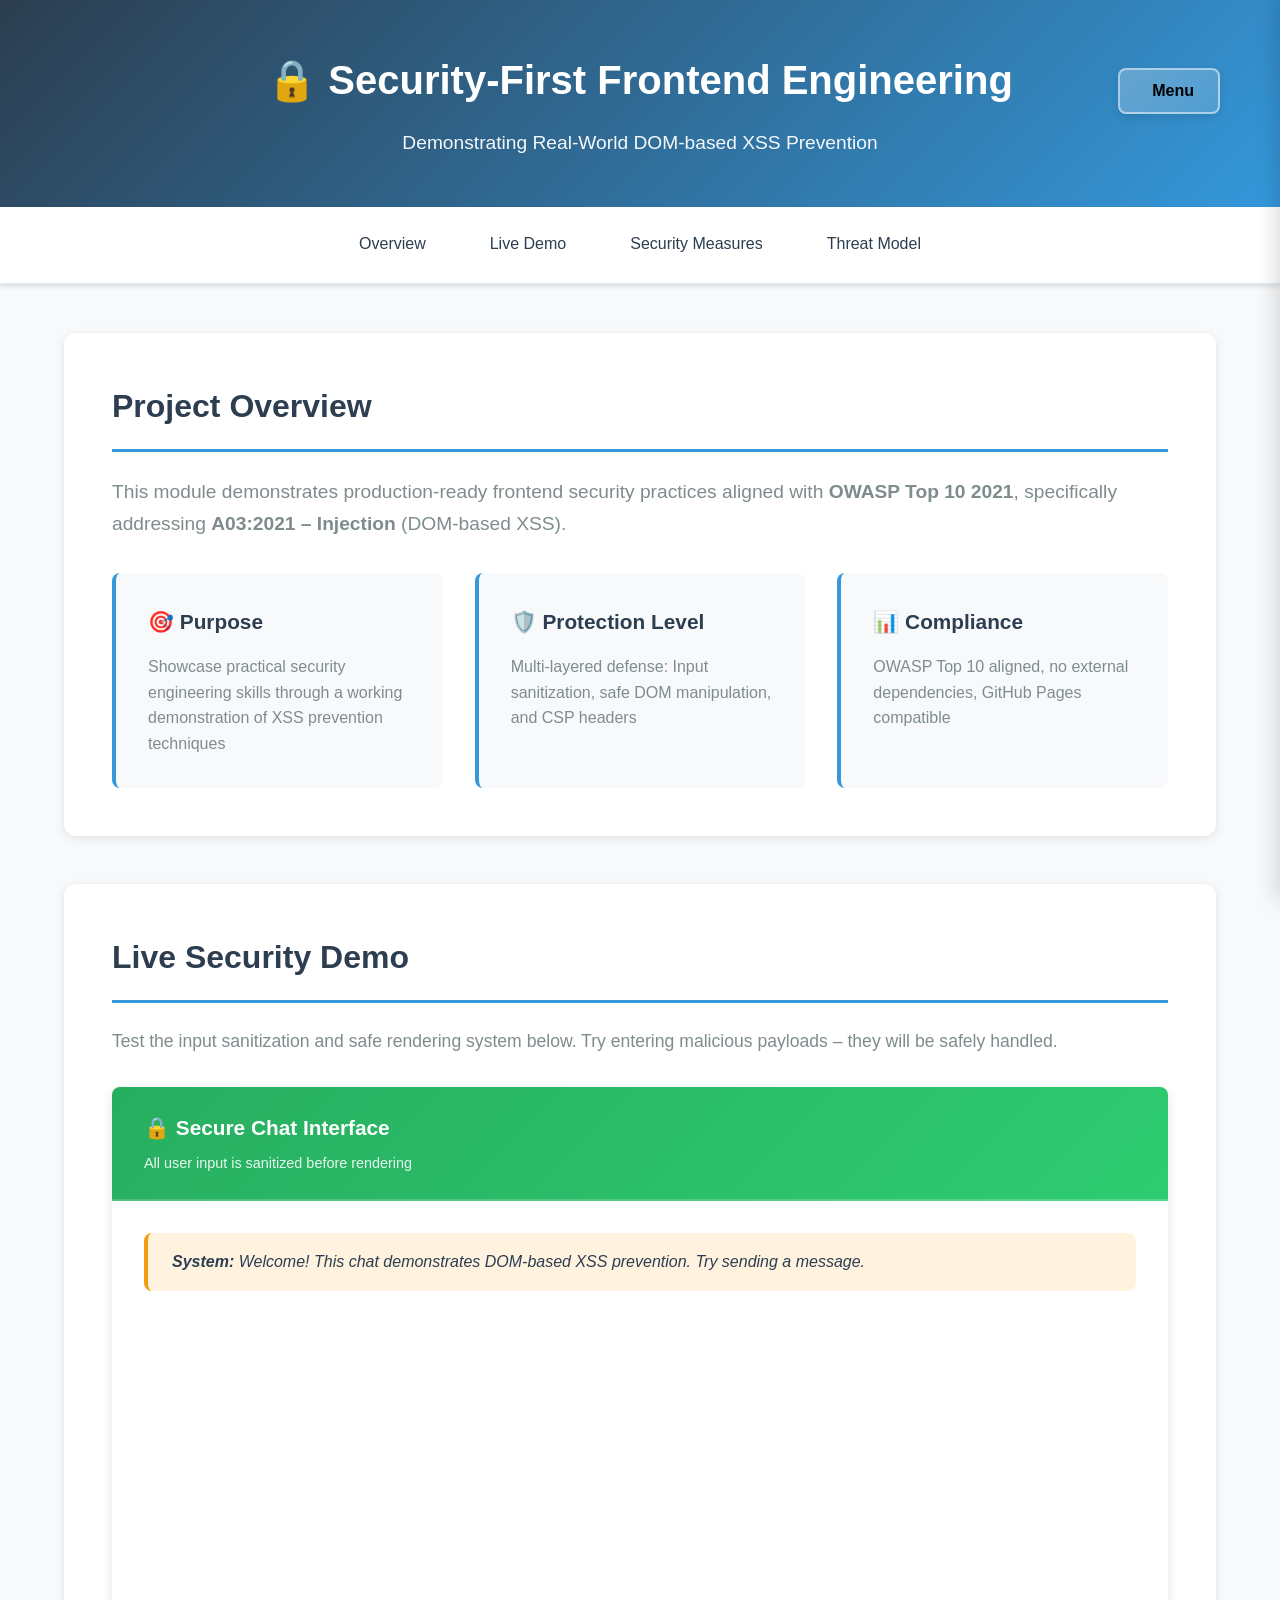
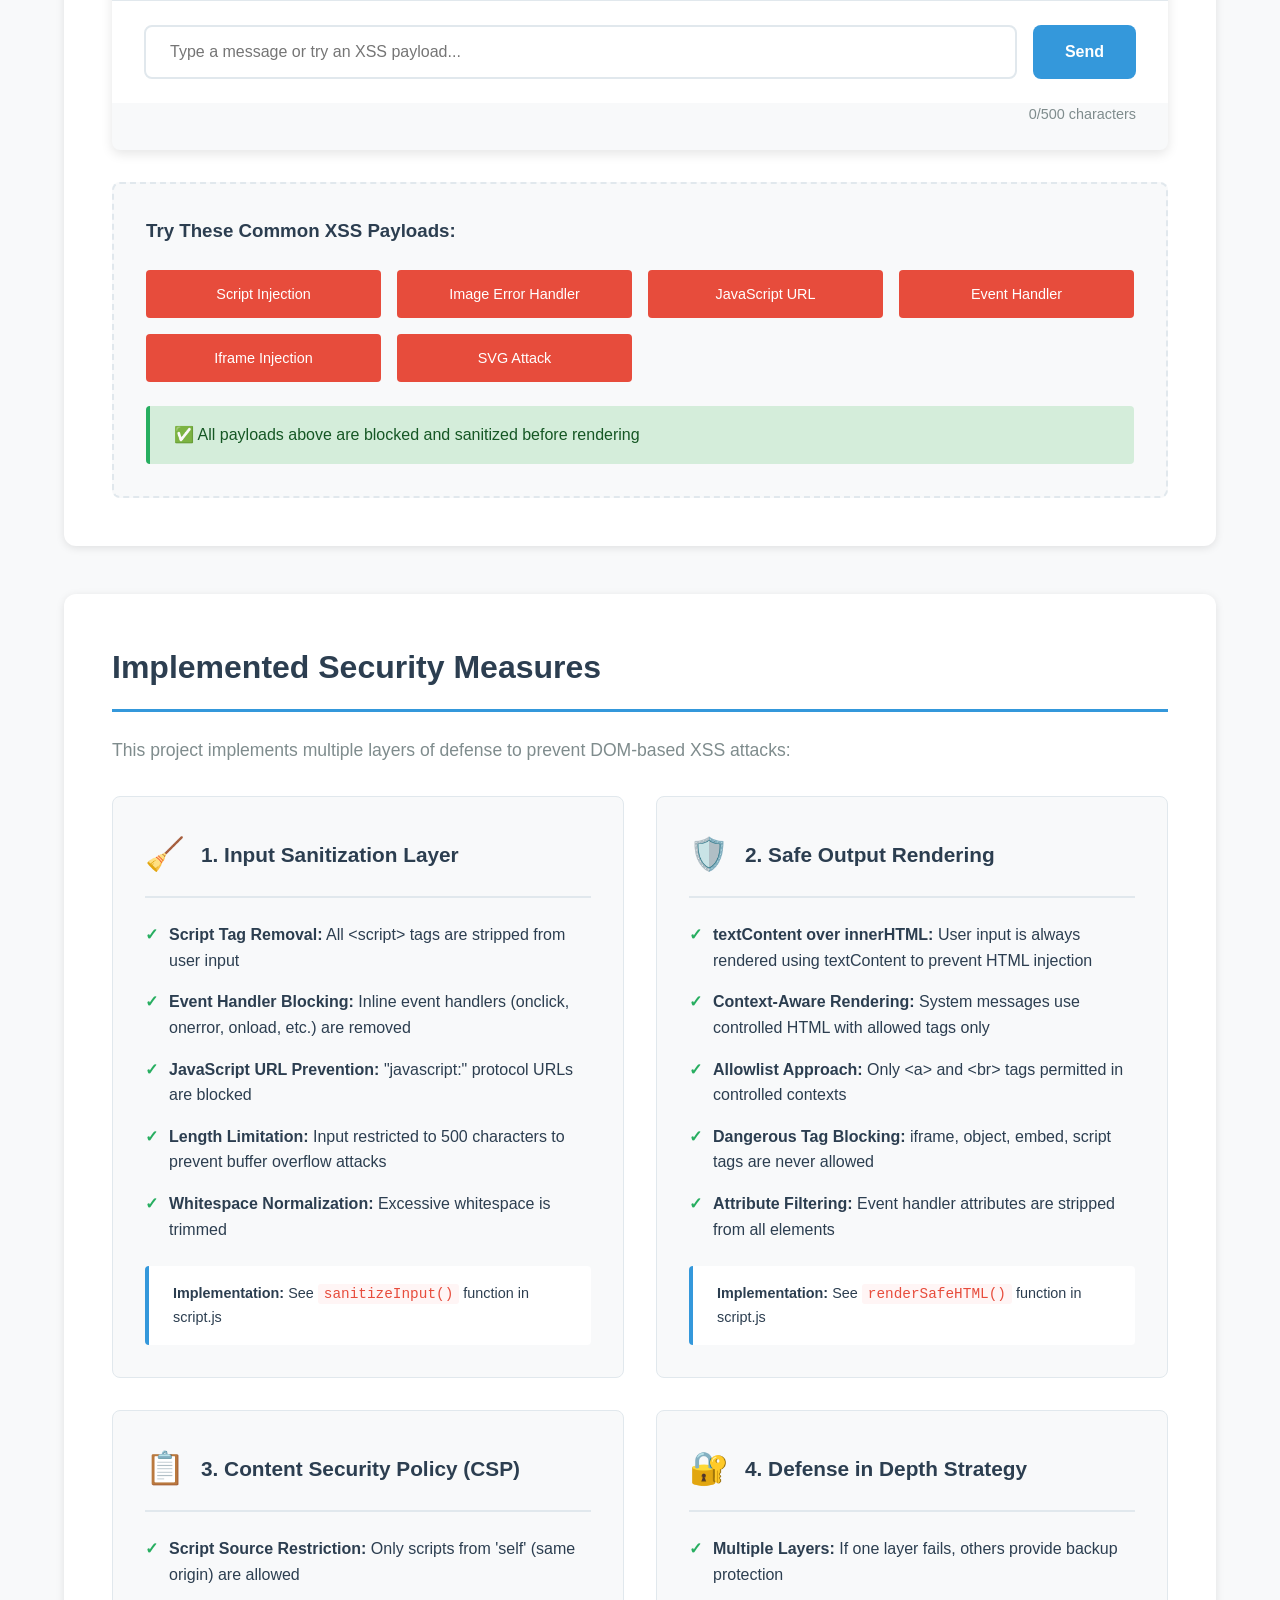
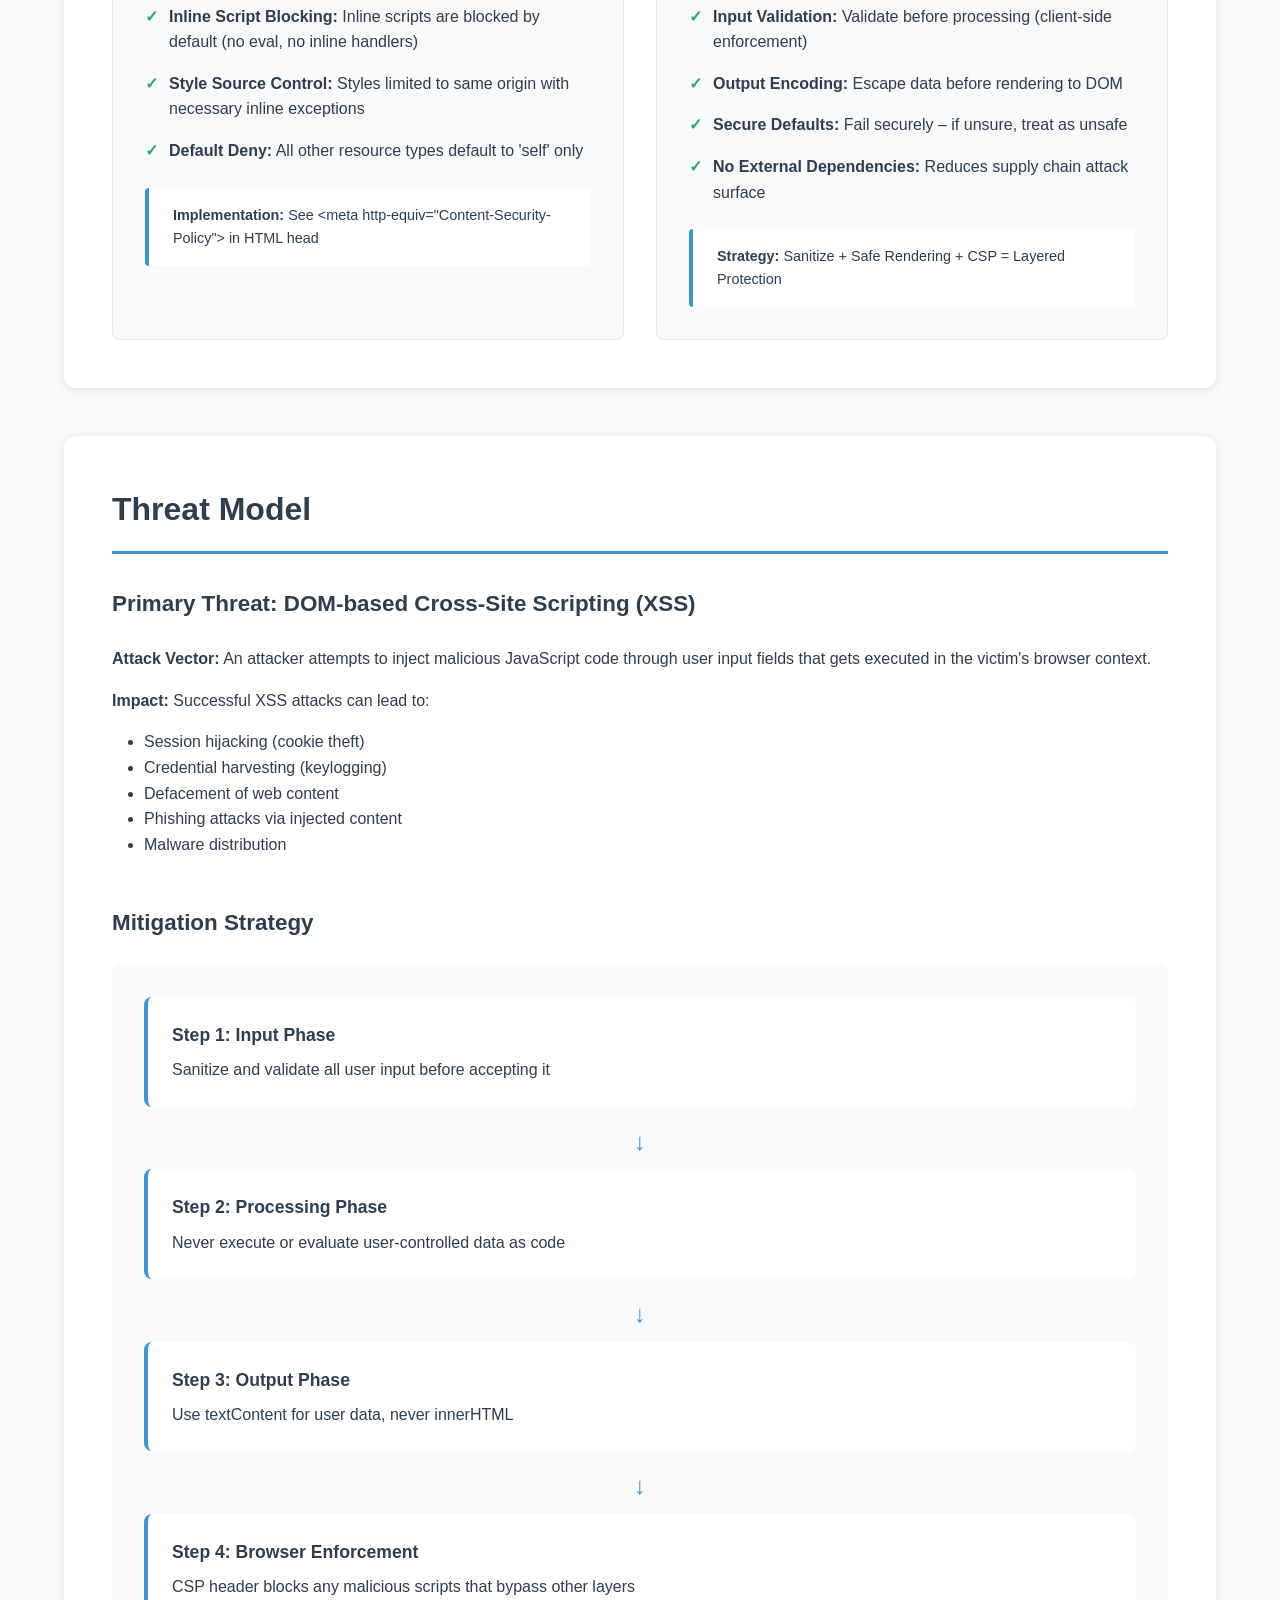
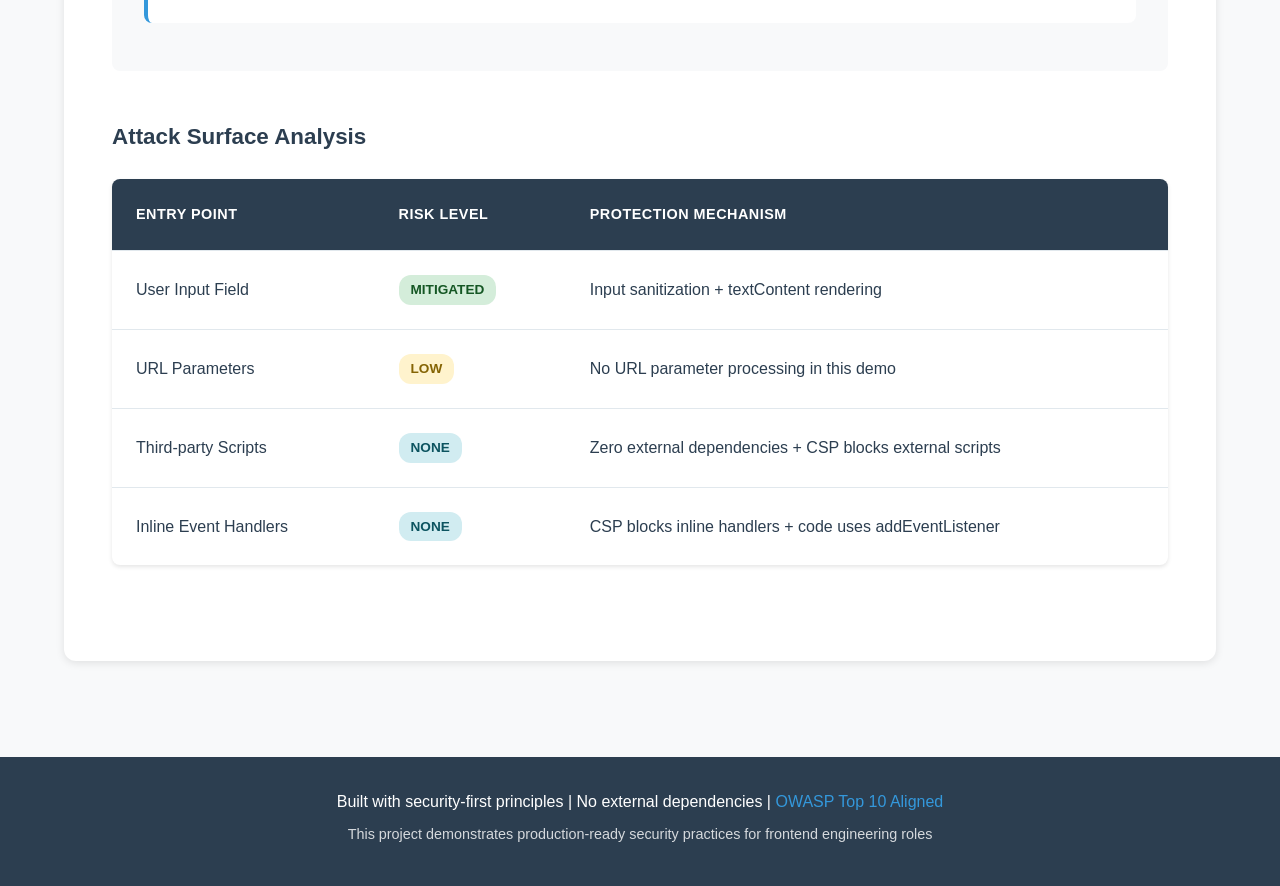
==== index.html @ 37f5c25b "Add files via upload" ====
<!DOCTYPE html>
<html lang="en">
<head>
    <meta charset="UTF-8">
    <meta name="viewport" content="width=device-width, initial-scale=1.0">
    <meta http-equiv="Content-Security-Policy" content="default-src 'self'; script-src 'self'; style-src 'self' 'unsafe-inline'; img-src 'self' data:;">
    <meta name="description" content="Security-First Frontend Engineering - DOM XSS Prevention Demo">
    <meta name="theme-color" content="#3498db">
    <meta name="apple-mobile-web-app-capable" content="yes">
    <meta name="apple-mobile-web-app-status-bar-style" content="default">
    <title>Security Practices Showcase | Frontend Engineering Portfolio</title>
    <link rel="stylesheet" href="style.css">
</head>
<body>
    <!-- HEADER SECTION -->
    <header class="main-header">
        <div class="container">
            <h1>🔒 Security-First Frontend Engineering</h1>
            <p class="subtitle">Demonstrating Real-World DOM-based XSS Prevention</p>
            <button id="menuBtn" class="menu-btn" aria-label="Open Menu">
                Menu
            </button>
        </div>
    </header>

    <!-- MENU PANEL -->
    <div id="menuPanel" class="menu-panel">
        <div class="menu-header">
            <h2>Menu</h2>
            <button id="closeMenuBtn" class="close-menu-btn" aria-label="Close Menu">&times;</button>
        </div>
        
        <!-- General Section -->
        <div class="menu-section">
            <h3>General</h3>
            <div class="menu-content">
                <div class="font-size-control">
                    <label for="fontSizeRange">Font Size:</label>
                    <div class="font-control-group">
                        <button id="fontDecrease" class="font-btn">A-</button>
                        <input type="range" id="fontSizeRange" min="12" max="24" value="16" step="1">
                        <button id="fontIncrease" class="font-btn">A+</button>
                    </div>
                    <span id="fontSizeValue" class="font-size-value">16px</span>
                </div>
            </div>
        </div>
        
        <!-- Portfolio Section -->
        <div class="menu-section">
            <h3>Portfolio</h3>
            <div class="menu-content">
                <a href="https://bitcodeashishcloud.github.io/Ashish-Gupta/" 
                   target="_blank" 
                   rel="noopener noreferrer" 
                   class="portfolio-link">
                    <div class="icon-wrapper">
                        <svg class="portfolio-icon" viewBox="0 0 24 24" fill="none" stroke="currentColor" stroke-width="2" stroke-linecap="round" stroke-linejoin="round">
                            <circle cx="12" cy="12" r="10"></circle>
                            <path d="M12 8v4"></path>
                            <path d="M12 16h.01"></path>
                            <path d="M8 12a4 4 0 0 1 4-4"></path>
                            <path d="M16 12a4 4 0 0 1-4 4"></path>
                        </svg>
                    </div>
                    <div class="link-content">
                        <span class="link-title">Ashish Gupta Portfolio</span>
                        <span class="link-description">Personal Projects & Work</span>
                    </div>
                    <svg class="external-icon" viewBox="0 0 24 24" fill="none" stroke="currentColor" stroke-width="2" stroke-linecap="round" stroke-linejoin="round">
                        <path d="M18 13v6a2 2 0 0 1-2 2H5a2 2 0 0 1-2-2V8a2 2 0 0 1 2-2h6"></path>
                        <polyline points="15 3 21 3 21 9"></polyline>
                        <line x1="10" y1="14" x2="21" y2="3"></line>
                    </svg>
                </a>
                <a href="https://github.com/bitcodeAShishcloud/Poppit-Ai" 
                   target="_blank" 
                   rel="noopener noreferrer" 
                   class="portfolio-link">
                    <div class="icon-wrapper">
                        <svg class="portfolio-icon" viewBox="0 0 24 24" fill="none" stroke="currentColor" stroke-width="2" stroke-linecap="round" stroke-linejoin="round">
                            <rect x="3" y="11" width="18" height="10" rx="2"></rect>
                            <circle cx="12" cy="5" r="2"></circle>
                            <path d="M12 7v4"></path>
                            <line x1="8" y1="16" x2="8" y2="16"></line>
                            <line x1="16" y1="16" x2="16" y2="16"></line>
                            <line x1="9" y1="20" x2="9" y2="20"></line>
                            <line x1="15" y1="20" x2="15" y2="20"></line>
                        </svg>
                    </div>
                    <div class="link-content">
                        <span class="link-title">Ai Model fine-Tune</span>
                        <span class="link-description">Machine Learning Project</span>
                    </div>
                    <svg class="external-icon" viewBox="0 0 24 24" fill="none" stroke="currentColor" stroke-width="2" stroke-linecap="round" stroke-linejoin="round">
                        <path d="M18 13v6a2 2 0 0 1-2 2H5a2 2 0 0 1-2-2V8a2 2 0 0 1 2-2h6"></path>
                        <polyline points="15 3 21 3 21 9"></polyline>
                        <line x1="10" y1="14" x2="21" y2="3"></line>
                    </svg>
                </a>
            </div>
        </div>
    </div>
    
    <!-- Menu Overlay -->
    <div id="menuOverlay" class="menu-overlay"></div>

    <!-- NAVIGATION -->
    <nav class="main-nav">
        <div class="container">
            <ul>
                <li><a href="#overview">Overview</a></li>
                <li><a href="#demo">Live Demo</a></li>
                <li><a href="#security">Security Measures</a></li>
                <li><a href="#threat-model">Threat Model</a></li>
            </ul>
        </div>
    </nav>

    <!-- MAIN CONTENT -->
    <main class="main-content">
        <div class="container">
            
            <!-- OVERVIEW SECTION -->
            <section id="overview" class="section overview-section">
                <h2>Project Overview</h2>
                <p class="lead">
                    This module demonstrates production-ready frontend security practices aligned with 
                    <strong>OWASP Top 10 2021</strong>, specifically addressing <strong>A03:2021 – Injection</strong> 
                    (DOM-based XSS).
                </p>
                <div class="info-grid">
                    <div class="info-card">
                        <h3>🎯 Purpose</h3>
                        <p>Showcase practical security engineering skills through a working demonstration of XSS prevention techniques</p>
                    </div>
                    <div class="info-card">
                        <h3>🛡️ Protection Level</h3>
                        <p>Multi-layered defense: Input sanitization, safe DOM manipulation, and CSP headers</p>
                    </div>
                    <div class="info-card">
                        <h3>📊 Compliance</h3>
                        <p>OWASP Top 10 aligned, no external dependencies, GitHub Pages compatible</p>
                    </div>
                </div>
            </section>

            <!-- INTERACTIVE DEMO SECTION -->
            <section id="demo" class="section demo-section">
                <h2>Live Security Demo</h2>
                <p class="section-description">
                    Test the input sanitization and safe rendering system below. 
                    Try entering malicious payloads – they will be safely handled.
                </p>

                <!-- Chat Interface -->
                <div class="chat-container">
                    <div class="chat-header">
                        <h3>🔒 Secure Chat Interface</h3>
                        <p>All user input is sanitized before rendering</p>
                    </div>
                    
                    <div class="chat-messages" id="chatMessages">
                        <div class="message system-message">
                            <strong>System:</strong> Welcome! This chat demonstrates DOM-based XSS prevention. Try sending a message.
                        </div>
                    </div>

                    <div class="chat-input-container">
                        <input 
                            type="text" 
                            id="userInput" 
                            class="chat-input" 
                            placeholder="Type a message or try an XSS payload..."
                            maxlength="500"
                            autocomplete="off"
                        >
                        <button id="sendBtn" class="send-btn">Send</button>
                    </div>

                    <div class="input-stats">
                        <span id="charCount">0/500 characters</span>
                    </div>
                </div>

                <!-- Example Payloads -->
                <div class="payload-examples">
                    <h3>Try These Common XSS Payloads:</h3>
                    <div class="payload-grid">
                        <button class="payload-btn" data-payload='<script>alert("XSS")</script>'>
                            Script Injection
                        </button>
                        <button class="payload-btn" data-payload='<img src=x onerror=alert(1)>'>
                            Image Error Handler
                        </button>
                        <button class="payload-btn" data-payload='<a href="javascript:alert(1)">Click</a>'>
                            JavaScript URL
                        </button>
                        <button class="payload-btn" data-payload='<div onclick="alert(1)">Click</div>'>
                            Event Handler
                        </button>
                        <button class="payload-btn" data-payload='<iframe src="javascript:alert(1)"></iframe>'>
                            Iframe Injection
                        </button>
                        <button class="payload-btn" data-payload='"><svg/onload=alert(1)>'>
                            SVG Attack
                        </button>
                    </div>
                    <p class="payload-note">
                        ✅ All payloads above are blocked and sanitized before rendering
                    </p>
                </div>
            </section>

            <!-- SECURITY MEASURES SECTION -->
            <section id="security" class="section security-section">
                <h2>Implemented Security Measures</h2>
                <p class="section-description">
                    This project implements multiple layers of defense to prevent DOM-based XSS attacks:
                </p>

                <div class="security-measures-grid">
                    <!-- Measure 1: Input Sanitization -->
                    <div class="measure-card">
                        <div class="measure-header">
                            <span class="measure-icon">🧹</span>
                            <h3>1. Input Sanitization Layer</h3>
                        </div>
                        <ul class="measure-details">
                            <li><strong>Script Tag Removal:</strong> All &lt;script&gt; tags are stripped from user input</li>
                            <li><strong>Event Handler Blocking:</strong> Inline event handlers (onclick, onerror, onload, etc.) are removed</li>
                            <li><strong>JavaScript URL Prevention:</strong> "javascript:" protocol URLs are blocked</li>
                            <li><strong>Length Limitation:</strong> Input restricted to 500 characters to prevent buffer overflow attacks</li>
                            <li><strong>Whitespace Normalization:</strong> Excessive whitespace is trimmed</li>
                        </ul>
                        <div class="code-example">
                            <strong>Implementation:</strong> See <code>sanitizeInput()</code> function in script.js
                        </div>
                    </div>

                    <!-- Measure 2: Safe DOM Manipulation -->
                    <div class="measure-card">
                        <div class="measure-header">
                            <span class="measure-icon">🛡️</span>
                            <h3>2. Safe Output Rendering</h3>
                        </div>
                        <ul class="measure-details">
                            <li><strong>textContent over innerHTML:</strong> User input is always rendered using textContent to prevent HTML injection</li>
                            <li><strong>Context-Aware Rendering:</strong> System messages use controlled HTML with allowed tags only</li>
                            <li><strong>Allowlist Approach:</strong> Only &lt;a&gt; and &lt;br&gt; tags permitted in controlled contexts</li>
                            <li><strong>Dangerous Tag Blocking:</strong> iframe, object, embed, script tags are never allowed</li>
                            <li><strong>Attribute Filtering:</strong> Event handler attributes are stripped from all elements</li>
                        </ul>
                        <div class="code-example">
                            <strong>Implementation:</strong> See <code>renderSafeHTML()</code> function in script.js
                        </div>
                    </div>

                    <!-- Measure 3: Content Security Policy -->
                    <div class="measure-card">
                        <div class="measure-header">
                            <span class="measure-icon">📋</span>
                            <h3>3. Content Security Policy (CSP)</h3>
                        </div>
                        <ul class="measure-details">
                            <li><strong>Script Source Restriction:</strong> Only scripts from 'self' (same origin) are allowed</li>
                            <li><strong>Inline Script Blocking:</strong> Inline scripts are blocked by default (no eval, no inline handlers)</li>
                            <li><strong>Style Source Control:</strong> Styles limited to same origin with necessary inline exceptions</li>
                            <li><strong>Default Deny:</strong> All other resource types default to 'self' only</li>
                        </ul>
                        <div class="code-example">
                            <strong>Implementation:</strong> See &lt;meta http-equiv="Content-Security-Policy"&gt; in HTML head
                        </div>
                    </div>

                    <!-- Measure 4: Defense in Depth -->
                    <div class="measure-card">
                        <div class="measure-header">
                            <span class="measure-icon">🔐</span>
                            <h3>4. Defense in Depth Strategy</h3>
                        </div>
                        <ul class="measure-details">
                            <li><strong>Multiple Layers:</strong> If one layer fails, others provide backup protection</li>
                            <li><strong>Input Validation:</strong> Validate before processing (client-side enforcement)</li>
                            <li><strong>Output Encoding:</strong> Escape data before rendering to DOM</li>
                            <li><strong>Secure Defaults:</strong> Fail securely – if unsure, treat as unsafe</li>
                            <li><strong>No External Dependencies:</strong> Reduces supply chain attack surface</li>
                        </ul>
                        <div class="code-example">
                            <strong>Strategy:</strong> Sanitize + Safe Rendering + CSP = Layered Protection
                        </div>
                    </div>
                </div>
            </section>

            <!-- THREAT MODEL SECTION -->
            <section id="threat-model" class="section threat-model-section">
                <h2>Threat Model</h2>
                
                <div class="threat-content">
                    <div class="threat-description">
                        <h3>Primary Threat: DOM-based Cross-Site Scripting (XSS)</h3>
                        <p>
                            <strong>Attack Vector:</strong> An attacker attempts to inject malicious JavaScript code 
                            through user input fields that gets executed in the victim's browser context.
                        </p>
                        <p>
                            <strong>Impact:</strong> Successful XSS attacks can lead to:
                        </p>
                        <ul>
                            <li>Session hijacking (cookie theft)</li>
                            <li>Credential harvesting (keylogging)</li>
                            <li>Defacement of web content</li>
                            <li>Phishing attacks via injected content</li>
                            <li>Malware distribution</li>
                        </ul>
                    </div>

                    <div class="threat-mitigation">
                        <h3>Mitigation Strategy</h3>
                        <div class="mitigation-flow">
                            <div class="flow-step">
                                <strong>Step 1: Input Phase</strong>
                                <p>Sanitize and validate all user input before accepting it</p>
                            </div>
                            <div class="flow-arrow">↓</div>
                            <div class="flow-step">
                                <strong>Step 2: Processing Phase</strong>
                                <p>Never execute or evaluate user-controlled data as code</p>
                            </div>
                            <div class="flow-arrow">↓</div>
                            <div class="flow-step">
                                <strong>Step 3: Output Phase</strong>
                                <p>Use textContent for user data, never innerHTML</p>
                            </div>
                            <div class="flow-arrow">↓</div>
                            <div class="flow-step">
                                <strong>Step 4: Browser Enforcement</strong>
                                <p>CSP header blocks any malicious scripts that bypass other layers</p>
                            </div>
                        </div>
                    </div>

                    <div class="attack-surface">
                        <h3>Attack Surface Analysis</h3>
                        <table class="attack-table">
                            <thead>
                                <tr>
                                    <th>Entry Point</th>
                                    <th>Risk Level</th>
                                    <th>Protection Mechanism</th>
                                </tr>
                            </thead>
                            <tbody>
                                <tr>
                                    <td>User Input Field</td>
                                    <td><span class="risk-badge risk-mitigated">Mitigated</span></td>
                                    <td>Input sanitization + textContent rendering</td>
                                </tr>
                                <tr>
                                    <td>URL Parameters</td>
                                    <td><span class="risk-badge risk-low">Low</span></td>
                                    <td>No URL parameter processing in this demo</td>
                                </tr>
                                <tr>
                                    <td>Third-party Scripts</td>
                                    <td><span class="risk-badge risk-none">None</span></td>
                                    <td>Zero external dependencies + CSP blocks external scripts</td>
                                </tr>
                                <tr>
                                    <td>Inline Event Handlers</td>
                                    <td><span class="risk-badge risk-none">None</span></td>
                                    <td>CSP blocks inline handlers + code uses addEventListener</td>
                                </tr>
                            </tbody>
                        </table>
                    </div>
                </div>
            </section>

        </div>
    </main>

    <!-- FOOTER -->
    <footer class="main-footer">
        <div class="container">
            <p>
                Built with security-first principles | No external dependencies | 
                <a href="https://owasp.org/Top10/" target="_blank" rel="noopener">OWASP Top 10 Aligned</a>
            </p>
            <p class="footer-note">
                This project demonstrates production-ready security practices for frontend engineering roles
            </p>
        </div>
    </footer>

    <script src="script.js"></script>
</body>
</html>
---- style.css ----
/* ============================================
   SECURITY SHOWCASE - PROFESSIONAL STYLING
   ============================================ */

/* CSS RESET & BASE STYLES */
* {
    margin: 0;
    padding: 0;
    box-sizing: border-box;
}

html {
    font-size: 16px; /* Default font size */
    -webkit-text-size-adjust: 100%; /* Prevent font scaling in landscape on iOS */
    text-size-adjust: 100%;
    -webkit-tap-highlight-color: rgba(52, 152, 219, 0.2); /* Better tap highlight color */
}

:root {
    /* Color Palette - Professional & Accessible (WCAG AA Compliant) */
    --primary-color: #2c3e50;
    --secondary-color: #3498db;
    --accent-color: #e74c3c;
    --success-color: #27ae60;
    --warning-color: #f39c12;
    --background: #f8f9fa;
    --surface: #ffffff;
    --text-primary: #2c3e50;
    --text-secondary: #7f8c8d;
    --border-color: #e1e8ed;
    --shadow: rgba(0, 0, 0, 0.1);
    
    /* Spacing */
    --spacing-xs: 0.5rem;
    --spacing-sm: 1rem;
    --spacing-md: 1.5rem;
    --spacing-lg: 2rem;
    --spacing-xl: 3rem;
    
    /* Typography */
    --font-primary: -apple-system, BlinkMacSystemFont, 'Segoe UI', Roboto, 'Helvetica Neue', Arial, sans-serif;
    --font-mono: 'Courier New', Courier, monospace;
    
    /* Border Radius */
    --radius-sm: 4px;
    --radius-md: 8px;
    --radius-lg: 12px;
}

body {
    font-family: var(--font-primary);
    line-height: 1.6;
    color: var(--text-primary);
    background-color: var(--background);
    min-height: 100vh;
    display: flex;
    flex-direction: column;
    -webkit-font-smoothing: antialiased;
    -moz-osx-font-smoothing: grayscale;
    touch-action: manipulation; /* Improve touch responsiveness */
}

/* UTILITY CLASSES */
.container {
    max-width: 1200px;
    margin: 0 auto;
    padding: 0 var(--spacing-md);
}

/* HEADER STYLES */
.main-header {
    background: linear-gradient(135deg, #2c3e50 0%, #3498db 100%);
    color: white;
    padding: var(--spacing-xl) 0;
    text-align: center;
    box-shadow: 0 4px 6px var(--shadow);
    position: relative;
}

.main-header .container {
    position: relative;
}

.main-header h1 {
    font-size: 2.5rem;
    font-weight: 700;
    margin-bottom: var(--spacing-sm);
}

.main-header .subtitle {
    font-size: 1.2rem;
    opacity: 0.95;
    font-weight: 300;
}

/* MENU BUTTON */
.menu-btn {
    position: absolute;
    top: 20px;
    right: 20px;
    background: linear-gradient(135deg, rgba(255, 255, 255, 0.25), rgba(255, 255, 255, 0.15));\n    color: white;
    border: 2px solid rgba(255, 255, 255, 0.5);
    padding: 12px 24px;
    border-radius: var(--radius-md);
    font-size: 1rem;
    font-weight: 600;
    cursor: pointer;
    transition: all 0.4s cubic-bezier(0.4, 0, 0.2, 1);
    -webkit-backdrop-filter: blur(10px);
    backdrop-filter: blur(10px);
    box-shadow: 0 4px 8px rgba(0, 0, 0, 0.1);
    display: flex;
    align-items: center;
    gap: 8px;
}

.menu-btn::before {
    content: '';\n    width: 20px;
    height: 2px;
    background: white;
    box-shadow: 0 6px 0 white, 0 12px 0 white;
    transition: all 0.3s ease;
}

.menu-btn:hover {
    background: linear-gradient(135deg, rgba(255, 255, 255, 0.35), rgba(255, 255, 255, 0.25));
    border-color: rgba(255, 255, 255, 0.7);
    transform: translateY(-3px);
    box-shadow: 0 6px 16px rgba(0, 0, 0, 0.2);
}

.menu-btn:hover::before {
    box-shadow: 0 5px 0 white, 0 10px 0 white;
}

.menu-btn:active {
    transform: translateY(-1px);
    box-shadow: 0 3px 8px rgba(0, 0, 0, 0.15);
}

/* MENU PANEL */
.menu-panel {
    position: fixed;
    top: 0;
    right: -400px;
    width: 400px;
    height: 100vh;
    background: linear-gradient(180deg, #ffffff 0%, #f8f9fa 100%);
    box-shadow: -4px 0 20px rgba(0, 0, 0, 0.15);
    z-index: 1000;
    transition: right 0.4s cubic-bezier(0.4, 0, 0.2, 1);
    overflow-y: auto;
    overflow-x: hidden;
    will-change: transform; /* Optimize for mobile performance */
    -webkit-overflow-scrolling: touch; /* Smooth scrolling on iOS */
}

.menu-panel::-webkit-scrollbar {
    width: 8px;
}

.menu-panel::-webkit-scrollbar-track {
    background: #f1f1f1;
}

.menu-panel::-webkit-scrollbar-thumb {
    background: var(--secondary-color);
    border-radius: 4px;
}

.menu-panel::-webkit-scrollbar-thumb:hover {
    background: #2980b9;
}

.menu-panel.active {
    right: 0;
}

.menu-header {
    background: linear-gradient(135deg, #2c3e50 0%, #3498db 100%);
    color: white;
    padding: var(--spacing-lg);
    display: flex;
    justify-content: space-between;
    align-items: center;
    box-shadow: 0 4px 8px rgba(0, 0, 0, 0.1);
    position: sticky;
    top: 0;
    z-index: 10;
}

.menu-header h2 {
    font-size: 1.5rem;
    margin: 0;
    font-weight: 700;
    text-shadow: 0 2px 4px rgba(0, 0, 0, 0.1);
}

.close-menu-btn {
    background: none;
    border: none;
    color: white;
    font-size: 2rem;
    cursor: pointer;
    padding: 0;
    width: 40px;
    height: 40px;
    display: flex;
    align-items: center;
    justify-content: center;
    border-radius: var(--radius-sm);
    transition: all 0.3s ease;
    position: relative;
}

.close-menu-btn::before {
    content: '';
    position: absolute;
    width: 100%;
    height: 100%;
    background: rgba(255, 255, 255, 0.2);
    border-radius: var(--radius-sm);
    transform: scale(0);
    transition: transform 0.3s ease;
}

.close-menu-btn:hover::before {
    transform: scale(1);
}

.close-menu-btn:hover {
    transform: rotate(90deg);
}

/* MENU SECTIONS */
.menu-section {
    padding: var(--spacing-lg);
    border-bottom: 1px solid var(--border-color);
    animation: fadeInUp 0.4s ease forwards;
    opacity: 0;
}

.menu-section:nth-child(1) {
    animation-delay: 0.1s;
}

.menu-section:nth-child(2) {
    animation-delay: 0.2s;
}

@keyframes fadeInUp {
    from {
        opacity: 0;
        transform: translateY(20px);
    }
    to {
        opacity: 1;
        transform: translateY(0);
    }
}

.menu-section h3 {
    font-size: 1.3rem;
    color: var(--primary-color);
    margin-bottom: var(--spacing-md);
    padding-bottom: var(--spacing-sm);
    border-bottom: 2px solid var(--secondary-color);
    display: flex;
    align-items: center;
    gap: var(--spacing-sm);
}

.menu-content {
    padding: var(--spacing-sm) 0;
}

/* FONT SIZE CONTROL */
.font-size-control {
    display: flex;
    flex-direction: column;
    gap: var(--spacing-md);
    padding: var(--spacing-md);
    background: linear-gradient(135deg, #f8f9fa 0%, #e9ecef 100%);
    border-radius: var(--radius-md);
    border: 2px solid var(--border-color);
    box-shadow: 0 2px 4px rgba(0, 0, 0, 0.05);
}

.font-size-control label {
    font-weight: 600;
    color: var(--text-primary);
    font-size: 1rem;
    display: flex;
    align-items: center;
    gap: var(--spacing-xs);
}

.font-size-control label::before {
    content: '🔤';
    font-size: 1.2rem;
}

.font-control-group {
    display: flex;
    align-items: center;
    gap: var(--spacing-sm);
}

.font-btn {
    background: linear-gradient(135deg, var(--secondary-color), #2980b9);
    color: white;
    border: none;
    padding: 10px 18px;
    border-radius: var(--radius-md);
    font-size: 1rem;
    font-weight: 700;
    cursor: pointer;
    transition: all 0.3s cubic-bezier(0.4, 0, 0.2, 1);
    min-width: 55px;
    box-shadow: 0 4px 8px rgba(52, 152, 219, 0.2);
    position: relative;
    overflow: hidden;
}

.font-btn::before {
    content: '';
    position: absolute;
    top: 50%;
    left: 50%;
    width: 0;
    height: 0;
    border-radius: 50%;
    background: rgba(255, 255, 255, 0.3);
    transform: translate(-50%, -50%);
    transition: width 0.6s, height 0.6s;
}

.font-btn:hover::before {
    width: 200px;
    height: 200px;
}

.font-btn:hover {
    background: linear-gradient(135deg, #2980b9, #3498db);
    transform: translateY(-2px);
    box-shadow: 0 6px 12px rgba(52, 152, 219, 0.4);
}

.font-btn:active {
    transform: translateY(0) scale(0.95);
    box-shadow: 0 2px 4px rgba(52, 152, 219, 0.3);
}

#fontSizeRange {
    flex: 1;
    height: 8px;
    border-radius: 4px;
    background: linear-gradient(90deg, #e9ecef 0%, var(--secondary-color) 100%);
    outline: none;
    -webkit-appearance: none;
    position: relative;
    box-shadow: inset 0 1px 3px rgba(0, 0, 0, 0.1);
}

#fontSizeRange::-webkit-slider-thumb {
    -webkit-appearance: none;
    appearance: none;
    width: 24px;
    height: 24px;
    border-radius: 50%;
    background: linear-gradient(135deg, var(--secondary-color), #2980b9);
    cursor: pointer;
    transition: all 0.3s ease;
    box-shadow: 0 4px 8px rgba(52, 152, 219, 0.3);
    border: 3px solid white;
}

#fontSizeRange::-webkit-slider-thumb:hover {
    background: linear-gradient(135deg, #2980b9, #3498db);
    transform: scale(1.3);
    box-shadow: 0 6px 12px rgba(52, 152, 219, 0.5);
}

#fontSizeRange::-moz-range-thumb {
    width: 24px;
    height: 24px;
    border-radius: 50%;
    background: linear-gradient(135deg, var(--secondary-color), #2980b9);
    cursor: pointer;
    border: 3px solid white;
    transition: all 0.3s ease;
    box-shadow: 0 4px 8px rgba(52, 152, 219, 0.3);
}

#fontSizeRange::-moz-range-thumb:hover {
    background: linear-gradient(135deg, #2980b9, #3498db);
    transform: scale(1.3);
    box-shadow: 0 6px 12px rgba(52, 152, 219, 0.5);
}

.font-size-value {
    font-weight: 700;
    color: var(--secondary-color);
    font-size: 1.1rem;
    text-align: center;
    padding: var(--spacing-xs) var(--spacing-md);
    background: white;
    border-radius: var(--radius-md);
    border: 2px solid var(--secondary-color);
    box-shadow: 0 2px 4px rgba(52, 152, 219, 0.1);
    transition: all 0.3s ease;
}

.font-size-value:hover {
    box-shadow: 0 4px 8px rgba(52, 152, 219, 0.2);
    transform: scale(1.05);
}

/* PORTFOLIO LINK */
.portfolio-link {
    display: flex;
    align-items: center;
    gap: var(--spacing-md);
    padding: var(--spacing-md);
    background: linear-gradient(135deg, #f8f9fa 0%, #e9ecef 100%);
    border-radius: var(--radius-md);
    text-decoration: none;
    color: var(--primary-color);
    transition: all 0.4s cubic-bezier(0.4, 0, 0.2, 1);
    border: 2px solid var(--border-color);
    margin-bottom: var(--spacing-md);
    position: relative;
    overflow: hidden;
    box-shadow: 0 2px 4px rgba(0, 0, 0, 0.05);
    -webkit-transform: translateZ(0);
    transform: translateZ(0); /* Hardware acceleration */
    will-change: transform;
}

.portfolio-link::before {
    content: '';
    position: absolute;
    top: 0;
    left: -100%;
    width: 100%;
    height: 100%;
    background: linear-gradient(90deg, transparent, rgba(52, 152, 219, 0.1), transparent);
    transition: left 0.6s ease;
}

.portfolio-link:hover::before {
    left: 100%;
}

.portfolio-link:last-child {
    margin-bottom: 0;
}

.portfolio-link:hover {
    background: linear-gradient(135deg, var(--secondary-color) 0%, #2980b9 100%);
    color: white;
    border-color: var(--secondary-color);
    transform: translateX(8px) translateY(-2px);
    box-shadow: 0 8px 16px rgba(52, 152, 219, 0.3);
}

.icon-wrapper {
    display: flex;
    align-items: center;
    justify-content: center;
    width: 48px;
    height: 48px;
    background: linear-gradient(135deg, var(--secondary-color), #2980b9);
    border-radius: var(--radius-md);
    flex-shrink: 0;
    transition: all 0.4s cubic-bezier(0.4, 0, 0.2, 1);
    box-shadow: 0 4px 8px rgba(52, 152, 219, 0.2);
    -webkit-transform: translateZ(0);
    transform: translateZ(0); /* Hardware acceleration */
}

.portfolio-link:hover .icon-wrapper {
    background: linear-gradient(135deg, white, #f8f9fa);
    transform: rotate(360deg) scale(1.1);
    box-shadow: 0 6px 12px rgba(255, 255, 255, 0.3);
}

.portfolio-icon {
    width: 28px;
    height: 28px;
    flex-shrink: 0;
    stroke: white;
    transition: all 0.4s ease;
}

.portfolio-link:hover .portfolio-icon {
    stroke: var(--secondary-color);
    filter: drop-shadow(0 2px 4px rgba(52, 152, 219, 0.3));
}

.link-content {
    display: flex;
    flex-direction: column;
    gap: 4px;
    flex: 1;
}

.link-title {
    font-weight: 600;
    font-size: 1.05rem;
    line-height: 1.2;
    transition: all 0.3s ease;
}

.link-description {
    font-size: 0.85rem;
    opacity: 0.7;
    font-weight: 400;
    line-height: 1.2;
    transition: all 0.3s ease;
}

.portfolio-link:hover .link-description {
    opacity: 0.9;
}

.external-icon {
    width: 20px;
    height: 20px;
    flex-shrink: 0;
    opacity: 0.6;
    transition: all 0.3s ease;
}

.portfolio-link:hover .external-icon {
    opacity: 1;
    transform: translate(4px, -4px);
}

/* MENU OVERLAY */
.menu-overlay {
    position: fixed;
    top: 0;
    left: 0;
    width: 100%;
    height: 100vh;
    background: linear-gradient(135deg, rgba(0, 0, 0, 0.6), rgba(0, 0, 0, 0.4));
    z-index: 999;
    opacity: 0;
    visibility: hidden;
    transition: all 0.4s cubic-bezier(0.4, 0, 0.2, 1);
    -webkit-backdrop-filter: blur(3px);
    backdrop-filter: blur(3px);
    -webkit-transform: translateZ(0);
    transform: translateZ(0); /* Hardware acceleration */
}

.menu-overlay.active {
    opacity: 1;
    visibility: visible;
}

/* NAVIGATION */
.main-nav {
    background-color: var(--surface);
    border-bottom: 2px solid var(--border-color);
    position: sticky;
    top: 0;
    z-index: 100;
    box-shadow: 0 2px 4px var(--shadow);
}

.main-nav ul {
    list-style: none;
    display: flex;
    justify-content: center;
    flex-wrap: wrap;
}

.main-nav li {
    margin: 0;
}

.main-nav a {
    display: block;
    padding: var(--spacing-md) var(--spacing-lg);
    color: var(--text-primary);
    text-decoration: none;
    font-weight: 500;
    transition: all 0.3s ease;
    border-bottom: 3px solid transparent;
}

.main-nav a:hover,
.main-nav a:focus {
    background-color: var(--background);
    border-bottom-color: var(--secondary-color);
    outline: none;
}

/* MAIN CONTENT */
.main-content {
    flex: 1;
    padding: var(--spacing-xl) 0;
}

.section {
    background-color: var(--surface);
    border-radius: var(--radius-lg);
    padding: var(--spacing-xl);
    margin-bottom: var(--spacing-xl);
    box-shadow: 0 2px 8px var(--shadow);
}

.section h2 {
    font-size: 2rem;
    color: var(--primary-color);
    margin-bottom: var(--spacing-md);
    padding-bottom: var(--spacing-sm);
    border-bottom: 3px solid var(--secondary-color);
}

.section-description {
    font-size: 1.1rem;
    color: var(--text-secondary);
    margin-bottom: var(--spacing-lg);
}

.lead {
    font-size: 1.2rem;
    line-height: 1.7;
    color: var(--text-secondary);
    margin-bottom: var(--spacing-lg);
}

/* OVERVIEW SECTION */
.info-grid {
    display: grid;
    grid-template-columns: repeat(auto-fit, minmax(300px, 1fr));
    gap: var(--spacing-lg);
    margin-top: var(--spacing-lg);
}

.info-card {
    background-color: var(--background);
    border-radius: var(--radius-md);
    padding: var(--spacing-lg);
    border-left: 4px solid var(--secondary-color);
    transition: transform 0.3s ease, box-shadow 0.3s ease;
}

.info-card:hover {
    transform: translateY(-4px);
    box-shadow: 0 4px 12px var(--shadow);
}

.info-card h3 {
    font-size: 1.3rem;
    margin-bottom: var(--spacing-sm);
    color: var(--primary-color);
}

.info-card p {
    color: var(--text-secondary);
    line-height: 1.6;
}

/* CHAT INTERFACE */
.chat-container {
    background-color: var(--background);
    border-radius: var(--radius-md);
    overflow: hidden;
    box-shadow: 0 4px 12px var(--shadow);
    margin: var(--spacing-lg) 0;
}

.chat-header {
    background: linear-gradient(135deg, #27ae60 0%, #2ecc71 100%);
    color: white;
    padding: var(--spacing-md) var(--spacing-lg);
    border-bottom: 2px solid rgba(255, 255, 255, 0.2);
}

.chat-header h3 {
    font-size: 1.3rem;
    margin-bottom: var(--spacing-xs);
}

.chat-header p {
    font-size: 0.9rem;
    opacity: 0.9;
}

.chat-messages {
    height: 400px;
    overflow-y: auto;
    padding: var(--spacing-lg);
    background-color: var(--surface);
    border-bottom: 1px solid var(--border-color);
}

.message {
    margin-bottom: var(--spacing-md);
    padding: var(--spacing-sm) var(--spacing-md);
    border-radius: var(--radius-md);
    animation: slideIn 0.3s ease;
    max-width: 80%;
    word-wrap: break-word;
}

@keyframes slideIn {
    from {
        opacity: 0;
        transform: translateY(10px);
    }
    to {
        opacity: 1;
        transform: translateY(0);
    }
}

.user-message {
    background-color: #e3f2fd;
    border-left: 4px solid var(--secondary-color);
    margin-left: auto;
}

.bot-message {
    background-color: #f1f8e9;
    border-left: 4px solid var(--success-color);
}

.system-message {
    background-color: #fff3e0;
    border-left: 4px solid var(--warning-color);
    max-width: 100%;
    font-style: italic;
}

.security-warning {
    background-color: #ffebee;
    border-left: 4px solid var(--accent-color);
    max-width: 100%;
    font-weight: 500;
}

.typing-indicator {
    display: inline-block;
    padding: var(--spacing-sm) var(--spacing-md);
    background-color: var(--background);
    border-radius: var(--radius-md);
    font-style: italic;
    color: var(--text-secondary);
}

.typing-indicator::after {
    content: '...';
    animation: typing 1.5s infinite;
}

@keyframes typing {
    0%, 20% { content: '.'; }
    40% { content: '..'; }
    60%, 100% { content: '...'; }
}

/* CHAT INPUT */
.chat-input-container {
    display: flex;
    gap: var(--spacing-sm);
    padding: var(--spacing-md) var(--spacing-lg);
    background-color: var(--surface);
}

.chat-input {
    flex: 1;
    padding: var(--spacing-sm) var(--spacing-md);
    border: 2px solid var(--border-color);
    border-radius: var(--radius-md);
    font-size: 1rem;
    font-family: var(--font-primary);
    transition: border-color 0.3s ease;
}

.chat-input:focus {
    outline: none;
    border-color: var(--secondary-color);
    box-shadow: 0 0 0 3px rgba(52, 152, 219, 0.1);
}

.send-btn {
    padding: var(--spacing-sm) var(--spacing-lg);
    background-color: var(--secondary-color);
    color: white;
    border: none;
    border-radius: var(--radius-md);
    font-size: 1rem;
    font-weight: 600;
    cursor: pointer;
    transition: all 0.3s ease;
}

.send-btn:hover {
    background-color: #2980b9;
    transform: translateY(-2px);
    box-shadow: 0 4px 8px var(--shadow);
}

.send-btn:active {
    transform: translateY(0);
}

.send-btn:disabled {
    background-color: var(--text-secondary);
    cursor: not-allowed;
    transform: none;
}

.input-stats {
    padding: 0 var(--spacing-lg) var(--spacing-md);
    font-size: 0.9rem;
    color: var(--text-secondary);
    text-align: right;
}

/* PAYLOAD EXAMPLES */
.payload-examples {
    background-color: #f8f9fa;
    border-radius: var(--radius-md);
    padding: var(--spacing-lg);
    margin-top: var(--spacing-lg);
    border: 2px dashed var(--border-color);
}

.payload-examples h3 {
    margin-bottom: var(--spacing-md);
    color: var(--primary-color);
}

.payload-grid {
    display: grid;
    grid-template-columns: repeat(auto-fit, minmax(200px, 1fr));
    gap: var(--spacing-sm);
    margin-bottom: var(--spacing-md);
}

.payload-btn {
    padding: var(--spacing-sm) var(--spacing-md);
    background-color: var(--accent-color);
    color: white;
    border: none;
    border-radius: var(--radius-sm);
    font-size: 0.9rem;
    cursor: pointer;
    transition: all 0.3s ease;
    font-weight: 500;
}

.payload-btn:hover {
    background-color: #c0392b;
    transform: scale(1.05);
}

.payload-btn:active {
    transform: scale(0.98);
}

.payload-note {
    margin-top: var(--spacing-md);
    padding: var(--spacing-sm) var(--spacing-md);
    background-color: #d4edda;
    border-left: 4px solid var(--success-color);
    border-radius: var(--radius-sm);
    font-weight: 500;
    color: #155724;
}

/* SECURITY MEASURES */
.security-measures-grid {
    display: grid;
    grid-template-columns: repeat(auto-fit, minmax(500px, 1fr));
    gap: var(--spacing-lg);
    margin-top: var(--spacing-lg);
}

.measure-card {
    background-color: var(--background);
    border-radius: var(--radius-md);
    padding: var(--spacing-lg);
    border: 1px solid var(--border-color);
}

.measure-header {
    display: flex;
    align-items: center;
    gap: var(--spacing-sm);
    margin-bottom: var(--spacing-md);
    padding-bottom: var(--spacing-sm);
    border-bottom: 2px solid var(--border-color);
}

.measure-icon {
    font-size: 2rem;
}

.measure-header h3 {
    font-size: 1.3rem;
    color: var(--primary-color);
}

.measure-details {
    list-style: none;
    margin-bottom: var(--spacing-md);
}

.measure-details li {
    margin-bottom: var(--spacing-sm);
    padding-left: var(--spacing-md);
    position: relative;
    line-height: 1.6;
}

.measure-details li::before {
    content: '✓';
    position: absolute;
    left: 0;
    color: var(--success-color);
    font-weight: bold;
}

.measure-details strong {
    color: var(--primary-color);
}

.code-example {
    background-color: var(--surface);
    padding: var(--spacing-sm) var(--spacing-md);
    border-radius: var(--radius-sm);
    border-left: 4px solid var(--secondary-color);
    font-size: 0.9rem;
}

.code-example code {
    font-family: var(--font-mono);
    color: var(--accent-color);
    background-color: #fff5f5;
    padding: 2px 6px;
    border-radius: 3px;
}

/* THREAT MODEL */
.threat-content {
    margin-top: var(--spacing-lg);
}

.threat-description,
.threat-mitigation,
.attack-surface {
    margin-bottom: var(--spacing-xl);
}

.threat-description h3,
.threat-mitigation h3,
.attack-surface h3 {
    font-size: 1.4rem;
    color: var(--primary-color);
    margin-bottom: var(--spacing-md);
}

.threat-description ul,
.threat-description p {
    margin-bottom: var(--spacing-sm);
}

.threat-description ul {
    margin-left: var(--spacing-lg);
}

.mitigation-flow {
    background-color: var(--background);
    padding: var(--spacing-lg);
    border-radius: var(--radius-md);
}

.flow-step {
    background-color: var(--surface);
    padding: var(--spacing-md);
    border-radius: var(--radius-md);
    border-left: 4px solid var(--secondary-color);
    margin-bottom: var(--spacing-sm);
}

.flow-step strong {
    display: block;
    color: var(--primary-color);
    font-size: 1.1rem;
    margin-bottom: var(--spacing-xs);
}

.flow-arrow {
    text-align: center;
    color: var(--secondary-color);
    font-size: 1.5rem;
    font-weight: bold;
    margin: var(--spacing-xs) 0;
}

/* ATTACK TABLE */
.attack-table {
    width: 100%;
    border-collapse: collapse;
    margin-top: var(--spacing-md);
    background-color: var(--surface);
    border-radius: var(--radius-md);
    overflow: hidden;
    box-shadow: 0 2px 4px var(--shadow);
}

.attack-table th,
.attack-table td {
    padding: var(--spacing-md);
    text-align: left;
    border-bottom: 1px solid var(--border-color);
}

.attack-table th {
    background-color: var(--primary-color);
    color: white;
    font-weight: 600;
    text-transform: uppercase;
    font-size: 0.9rem;
    letter-spacing: 0.5px;
}

.attack-table tbody tr:hover {
    background-color: var(--background);
}

.attack-table tbody tr:last-child td {
    border-bottom: none;
}

.risk-badge {
    display: inline-block;
    padding: 4px 12px;
    border-radius: 12px;
    font-size: 0.85rem;
    font-weight: 600;
    text-transform: uppercase;
}

.risk-mitigated {
    background-color: #d4edda;
    color: #155724;
}

.risk-low {
    background-color: #fff3cd;
    color: #856404;
}

.risk-none {
    background-color: #d1ecf1;
    color: #0c5460;
}

/* FOOTER */
.main-footer {
    background-color: var(--primary-color);
    color: white;
    padding: var(--spacing-lg) 0;
    text-align: center;
    margin-top: auto;
}

.main-footer p {
    margin-bottom: var(--spacing-xs);
}

.main-footer a {
    color: var(--secondary-color);
    text-decoration: none;
    transition: color 0.3s ease;
}

.main-footer a:hover {
    color: #5dade2;
    text-decoration: underline;
}

.footer-note {
    font-size: 0.9rem;
    opacity: 0.8;
}

/* RESPONSIVE DESIGN */

/* Tablet and below */
@media (max-width: 1024px) {
    .main-header h1 {
        font-size: 2rem;
    }
    
    .main-header .subtitle {
        font-size: 1.1rem;
    }
    
    .container {
        padding: 0 var(--spacing-sm);
    }
}

/* Mobile landscape and smaller tablets */
@media (max-width: 768px) {
    .main-header {
        padding: var(--spacing-lg) 0;
    }
    
    .main-header h1 {
        font-size: 1.6rem;
        padding-right: 80px; /* Avoid overlap with menu button */
    }
    
    .main-header .subtitle {
        font-size: 0.95rem;
        padding-right: 80px;
    }
    
    .menu-btn {
        top: 15px;
        right: 15px;
        padding: 0;
        width: 44px;
        height: 44px;
        font-size: 0;
        line-height: 0;
        min-width: auto;
        gap: 0;
        justify-content: center;
    }
    
    .menu-btn::before {
        width: 18px;
    }
    
    .menu-panel {
        width: 85%;
        right: -85%;
        max-width: 380px;
    }
    
    /* Add swipe indicator for mobile */
    .menu-panel.active::after {
        content: '';
        position: absolute;
        left: 0;
        top: 50%;
        transform: translateY(-50%);
        width: 4px;
        height: 60px;
        background: linear-gradient(180deg, transparent, var(--secondary-color), transparent);
        border-radius: 0 4px 4px 0;
        opacity: 0.3;
        animation: swipeHint 2s ease-in-out infinite;
    }
    
    @keyframes swipeHint {
        0%, 100% { opacity: 0.3; }
        50% { opacity: 0.6; }
    }
    
    .menu-section {
        padding: var(--spacing-md);
    }
    
    .portfolio-link {
        padding: var(--spacing-sm) var(--spacing-md);
        gap: var(--spacing-sm);
    }
    
    .icon-wrapper {
        width: 40px;
        height: 40px;
    }
    
    .portfolio-icon {
        width: 24px;
        height: 24px;
    }
    
    .link-title {
        font-size: 0.95rem;
    }
    
    .link-description {
        font-size: 0.8rem;
    }
    
    .font-size-control {
        padding: var(--spacing-sm);
    }
    
    .font-btn {
        padding: 8px 14px;
        min-width: 45px;
    }
    
    .main-nav {
        position: sticky;
        top: 0;
        z-index: 100;
    }
    
    .main-nav::after {
        content: '';
        position: absolute;
        top: 0;
        right: 0;
        bottom: 0;
        width: 40px;
        background: linear-gradient(to left, var(--surface) 0%, transparent 100%);
        pointer-events: none;
        z-index: 1;
    }
    
    .main-nav ul {
        flex-direction: row;
        justify-content: flex-start;
        overflow-x: auto;
        overflow-y: hidden;
        -webkit-overflow-scrolling: touch;
        scrollbar-width: thin;
        scrollbar-color: var(--secondary-color) var(--background);
        padding: 0;
        margin: 0;
        scroll-snap-type: x proximity;
        scroll-behavior: smooth;
    }
    
    .main-nav ul::after {
        content: '';
        flex-shrink: 0;
        width: 1px;
        height: 1px;
    }
    
    .main-nav ul::-webkit-scrollbar {
        height: 4px;
    }
    
    .main-nav ul::-webkit-scrollbar-track {
        background: var(--background);
    }
    
    .main-nav ul::-webkit-scrollbar-thumb {
        background: var(--secondary-color);
        border-radius: 2px;
    }
    
    .main-nav li {
        flex-shrink: 0;
        scroll-snap-align: start;
    }
    
    .main-nav a {
        padding: var(--spacing-sm) var(--spacing-md);
        white-space: nowrap;
        font-size: 0.85rem;
        border-bottom-width: 2px;
    }
    
    .section {
        padding: var(--spacing-md);
        margin-bottom: var(--spacing-md);
    }
    
    .section h2 {
        font-size: 1.5rem;
    }
    
    .info-grid,
    .security-measures-grid {
        grid-template-columns: 1fr;
        gap: var(--spacing-md);
    }
    
    .payload-grid {
        grid-template-columns: 1fr;
        gap: var(--spacing-sm);
    }
    
    .payload-btn {
        font-size: 0.9rem;
        padding: var(--spacing-sm);
    }
    
    .chat-messages {
        height: 300px;
    }
    
    .message {
        max-width: 95%;
        font-size: 0.95rem;
    }
    
    .attack-table {
        font-size: 0.85rem;
        display: block;
        overflow-x: auto;
    }
    
    .attack-table th,
    .attack-table td {
        padding: var(--spacing-sm);
    }
}

/* Mobile portrait */
@media (max-width: 480px) {
    .main-header h1 {
        font-size: 1.4rem;
        padding-right: 70px;
    }
    
    .main-header .subtitle {
        font-size: 0.85rem;
        padding-right: 70px;
    }
    
    .menu-btn {
        top: 10px;
        right: 10px;
        padding: 0;
        width: 42px;
        height: 42px;
        font-size: 0;
        line-height: 0;
        gap: 0;
        justify-content: center;
    }
    
    .menu-btn::before {
        width: 16px;
    }
    
    .menu-panel {
        width: 100%;
        right: -100%;
        max-width: 100%;
    }
    
    .menu-header {
        padding: var(--spacing-md);
    }
    
    .menu-header h2 {
        font-size: 1.3rem;
    }
    
    .close-menu-btn {
        width: 36px;
        height: 36px;
        font-size: 1.8rem;
    }
    
    .menu-section {
        padding: var(--spacing-sm) var(--spacing-md);
    }
    
    .menu-section h3 {
        font-size: 1.1rem;
    }
    
    /* Navigation for small mobile */
    .main-nav a {
        padding: 10px 16px;
        font-size: 0.8rem;
    }
    
    .portfolio-link {
        flex-wrap: nowrap;
        padding: var(--spacing-sm);
    }
    
    .icon-wrapper {
        width: 36px;
        height: 36px;
    }
    
    .portfolio-icon {
        width: 20px;
        height: 20px;
    }
    
    .link-title {
        font-size: 0.9rem;
    }
    
    .link-description {
        font-size: 0.75rem;
    }
    
    .external-icon {
        width: 18px;
        height: 18px;
    }
    
    .font-size-control label {
        font-size: 0.95rem;
    }
    
    .font-control-group {
        gap: 8px;
    }
    
    .font-btn {
        padding: 8px 12px;
        min-width: 40px;
        font-size: 0.9rem;
    }
    
    #fontSizeRange {
        height: 6px;
    }
    
    #fontSizeRange::-webkit-slider-thumb,
    #fontSizeRange::-moz-range-thumb {
        width: 20px;
        height: 20px;
    }
    
    .font-size-value {
        font-size: 1rem;
        padding: 6px var(--spacing-sm);
    }
    
    .section {
        padding: var(--spacing-sm);
        border-radius: var(--radius-md);
    }
    
    .section h2 {
        font-size: 1.3rem;
    }
    
    .lead {
        font-size: 1rem;
    }
    
    .info-card,
    .measure-card {
        padding: var(--spacing-md);
    }
    
    .chat-input-container {
        padding: var(--spacing-sm);
        gap: 8px;
    }
    
    .chat-input {
        font-size: 0.95rem; /* Prevent zoom on iOS */
        padding: 8px 10px;
        min-width: 0;
    }
    
    .send-btn {
        padding: 8px 12px;
        font-size: 0.85rem;
        min-width: 64px;
        white-space: nowrap;
    }
    
    .main-footer {
        font-size: 0.85rem;
        padding: var(--spacing-md) 0;
    }
}

/* Touch-friendly improvements for all mobile devices */
@media (max-width: 768px) {
    /* Ensure minimum touch target size of 44x44px */
    button,
    .portfolio-link,
    .payload-btn,
    input[type="range"],
    a {
        min-height: 44px;
    }
    
    /* Improve spacing for touch */
    .main-nav a {
        min-height: 48px;
        display: flex;
        align-items: center;
        justify-content: center;
    }
    
    /* Better hover states for touch devices */
    @media (hover: none) {
        .portfolio-link:hover,
        .font-btn:hover,
        .menu-btn:hover {
            transform: none;
        }
        
        .portfolio-link:active {
            transform: scale(0.98);
            opacity: 0.9;
        }
        
        .font-btn:active {
            transform: scale(0.95);
        }
    }
    
    /* Prevent text selection on interactive elements */
    button,
    .portfolio-link,
    .payload-btn {
        -webkit-user-select: none;
        -moz-user-select: none;
        -ms-user-select: none;
        user-select: none;
    }
    
    /* Smooth scrolling for menu panel */
    .menu-panel {
        -webkit-overflow-scrolling: touch;
    }
    
    /* Better input handling */
    input,
    textarea {
        font-size: 16px; /* Prevent zoom on iOS */
    }
}

/* ACCESSIBILITY ENHANCEMENTS */
@media (prefers-reduced-motion: reduce) {
    *,
    *::before,
    *::after {
        animation-duration: 0.01ms !important;
        animation-iteration-count: 1 !important;
        transition-duration: 0.01ms !important;
    }
}

/* Focus Indicators for Keyboard Navigation */
a:focus,
button:focus,
input:focus {
    outline: 3px solid var(--secondary-color);
    outline-offset: 2px;
}

/* Print Styles */
@media print {
    .main-nav,
    .chat-input-container,
    .payload-examples,
    .main-footer {
        display: none;
    }
    
    .section {
        break-inside: avoid;
        page-break-inside: avoid;
    }
}
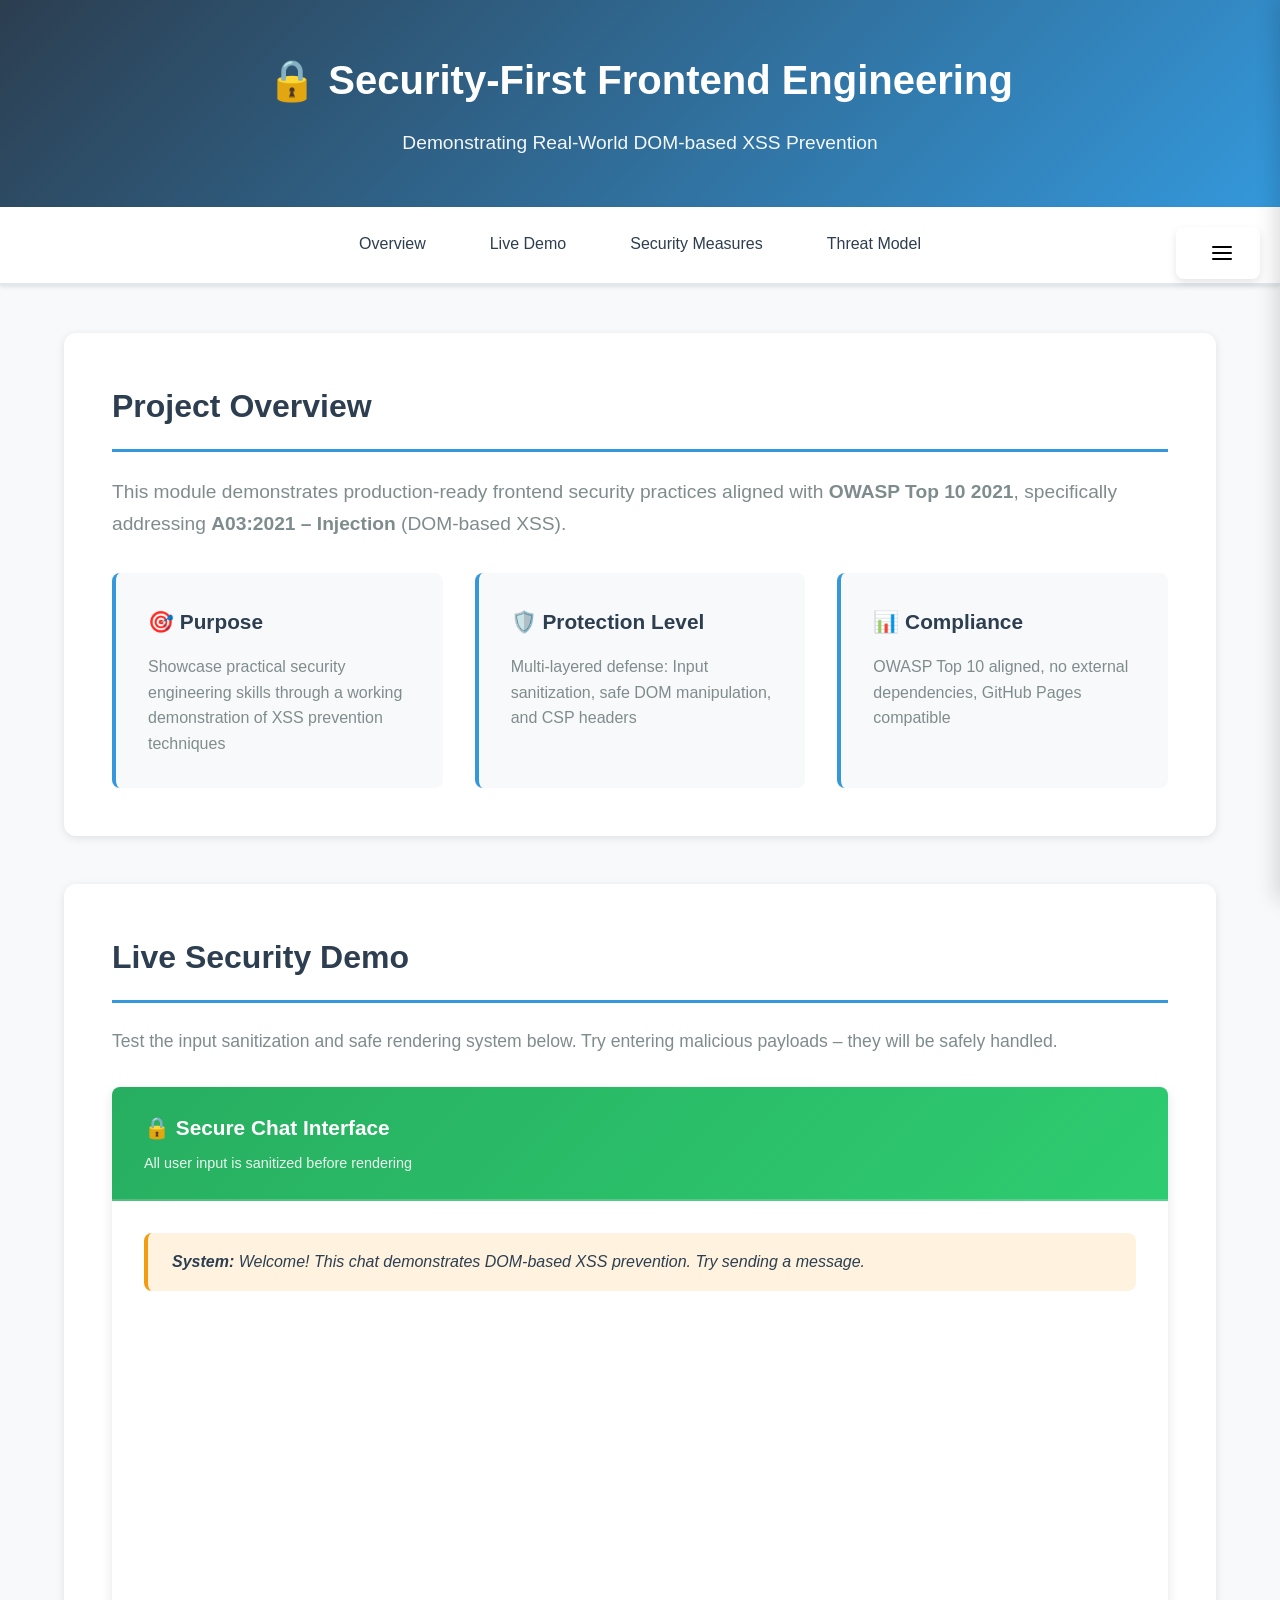
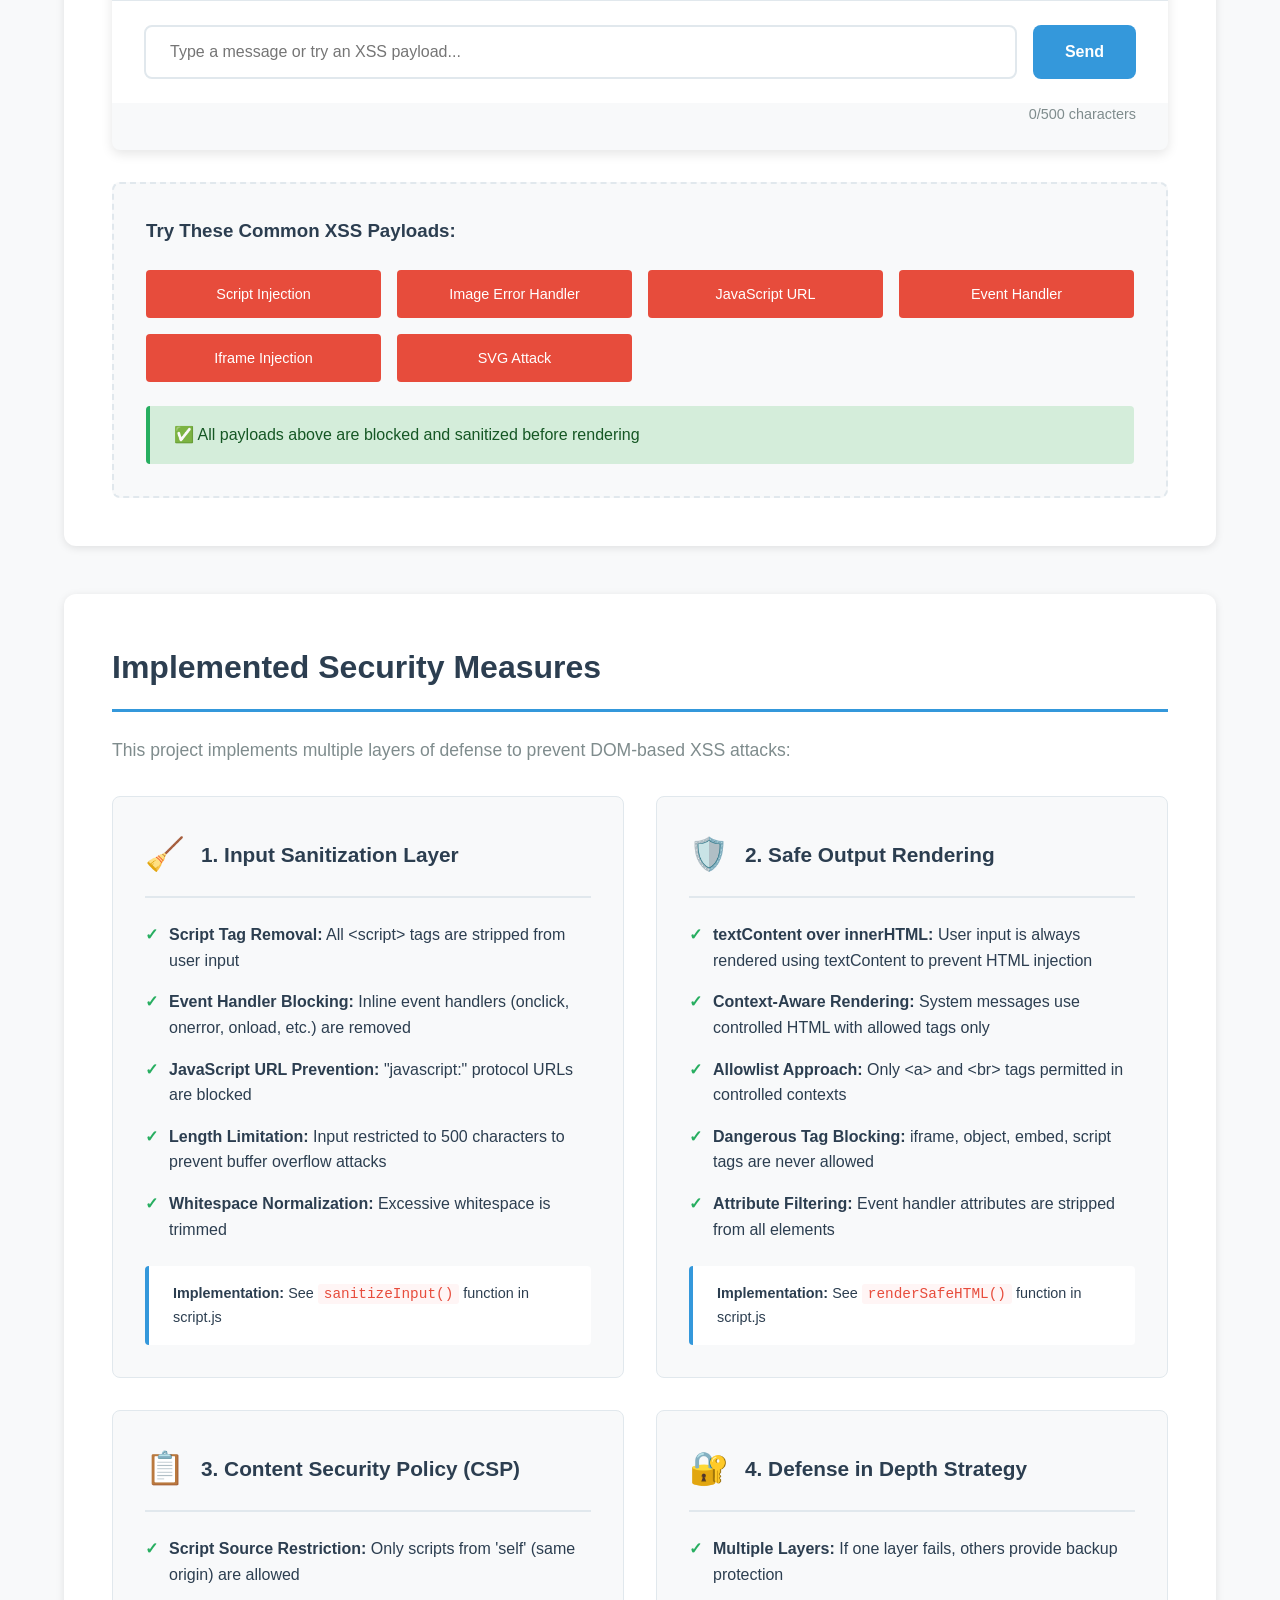
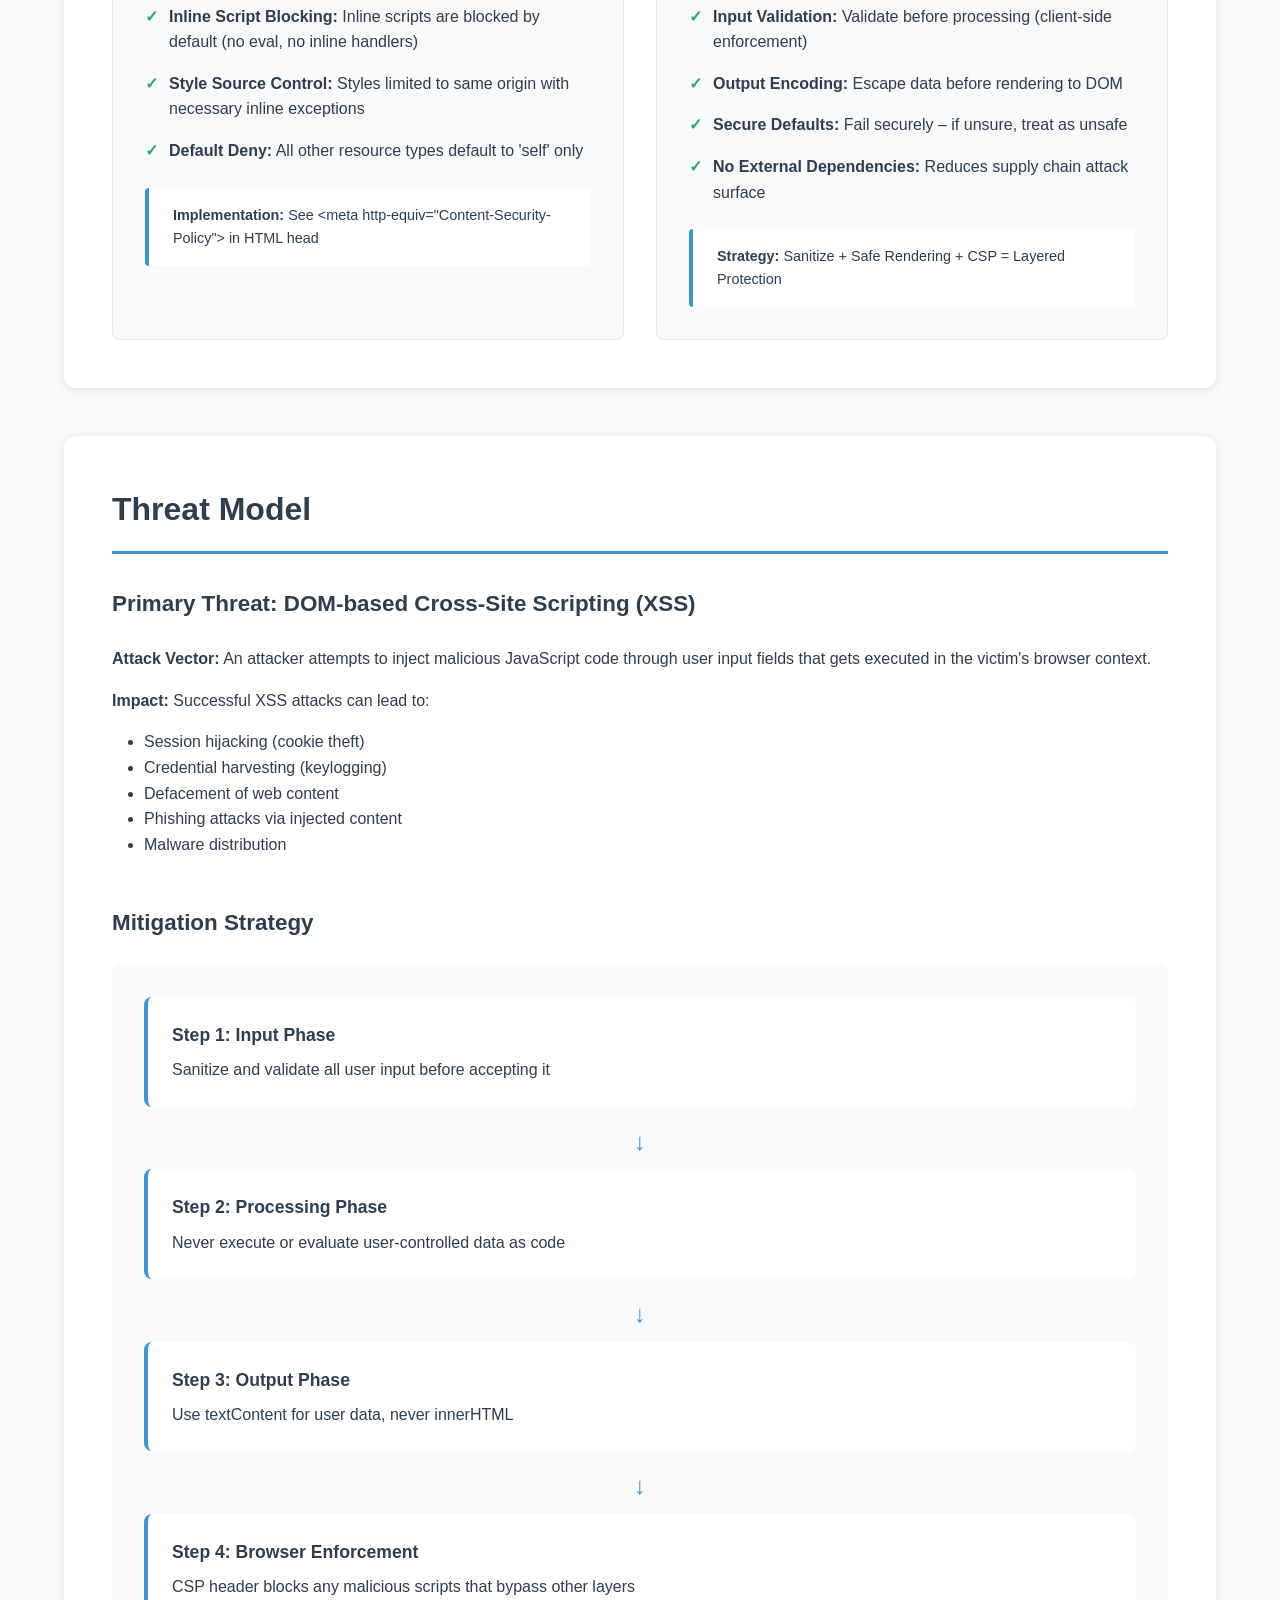
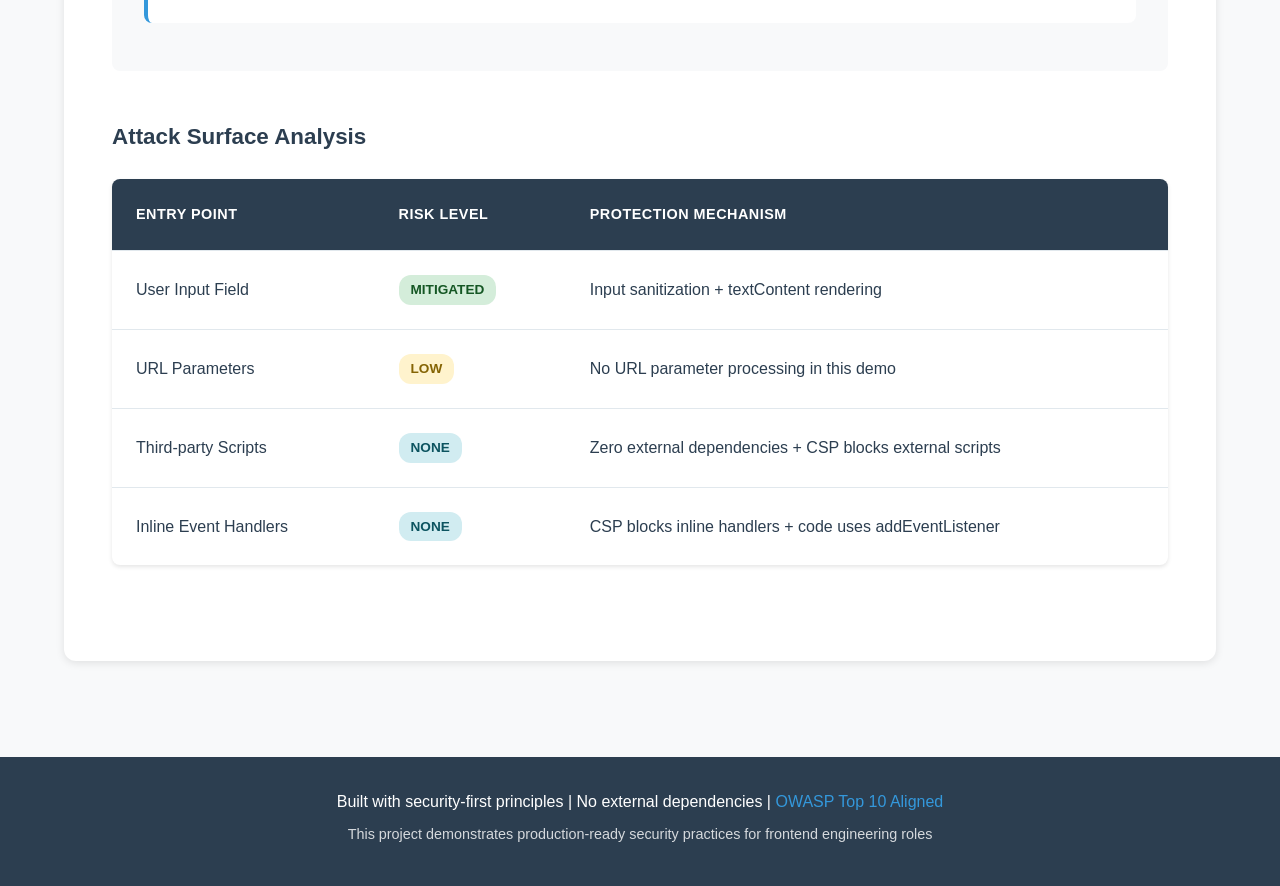
==== commit 708699e7: "Add files via upload" ====
--- a/index.html
+++ b/index.html
@@ -17,9 +17,6 @@
         <div class="container">
             <h1>🔒 Security-First Frontend Engineering</h1>
             <p class="subtitle">Demonstrating Real-World DOM-based XSS Prevention</p>
-            <button id="menuBtn" class="menu-btn" aria-label="Open Menu">
-                Menu
-            </button>
         </div>
     </header>
 
@@ -100,6 +97,39 @@
                 </a>
             </div>
         </div>
+
+        <!-- Security Tools Section -->
+        <div class="menu-section">
+            <h3>Security Tools</h3>
+            <div class="menu-content">
+                <a href="client-side-security.html" 
+                   class="portfolio-link">
+                    <div class="icon-wrapper">
+                        <svg class="portfolio-icon" viewBox="0 0 24 24" fill="none" stroke="currentColor" stroke-width="2" stroke-linecap="round" stroke-linejoin="round">
+                            <path d="M12 22s8-4 8-10V5l-8-3-8 3v7c0 6 8 10 8 10z"></path>
+                            <path d="M12 12c-1.1 0-2-.9-2-2s.9-2 2-2 2 .9 2 2-.9 2-2 2z"></path>
+                        </svg>
+                    </div>
+                    <div class="link-content">
+                        <span class="link-title">Client-Side Security</span>
+                        <span class="link-description">DOM, Event & JS Execution Safety</span>
+                    </div>
+                </a>
+                <a href="chatbot-security.html" 
+                   class="portfolio-link">
+                    <div class="icon-wrapper">
+                        <svg class="portfolio-icon" viewBox="0 0 24 24" fill="none" stroke="currentColor" stroke-width="2" stroke-linecap="round" stroke-linejoin="round">
+                            <path d="M12 22s8-4 8-10V5l-8-3-8 3v7c0 6 8 10 8 10z"></path>
+                            <path d="M12 12c-1.1 0-2-.9-2-2s.9-2 2-2 2 .9 2 2-.9 2-2 2z"></path>
+                        </svg>
+                    </div>
+                    <div class="link-content">
+                        <span class="link-title">Chatbot Security Defense</span>
+                        <span class="link-description">AI Security Showcase</span>
+                    </div>
+                </a>
+            </div>
+        </div>
     </div>
     
     <!-- Menu Overlay -->
@@ -108,6 +138,13 @@
     <!-- NAVIGATION -->
     <nav class="main-nav">
         <div class="container">
+            <button id="menuBtn" class="menu-btn" aria-label="Open Menu">
+                <svg width="24" height="24" viewBox="0 0 24 24" fill="none" stroke="currentColor" stroke-width="2" stroke-linecap="round" stroke-linejoin="round">
+                    <line x1="3" y1="6" x2="21" y2="6"></line>
+                    <line x1="3" y1="12" x2="21" y2="12"></line>
+                    <line x1="3" y1="18" x2="21" y2="18"></line>
+                </svg>
+            </button>
             <ul>
                 <li><a href="#overview">Overview</a></li>
                 <li><a href="#demo">Live Demo</a></li>
